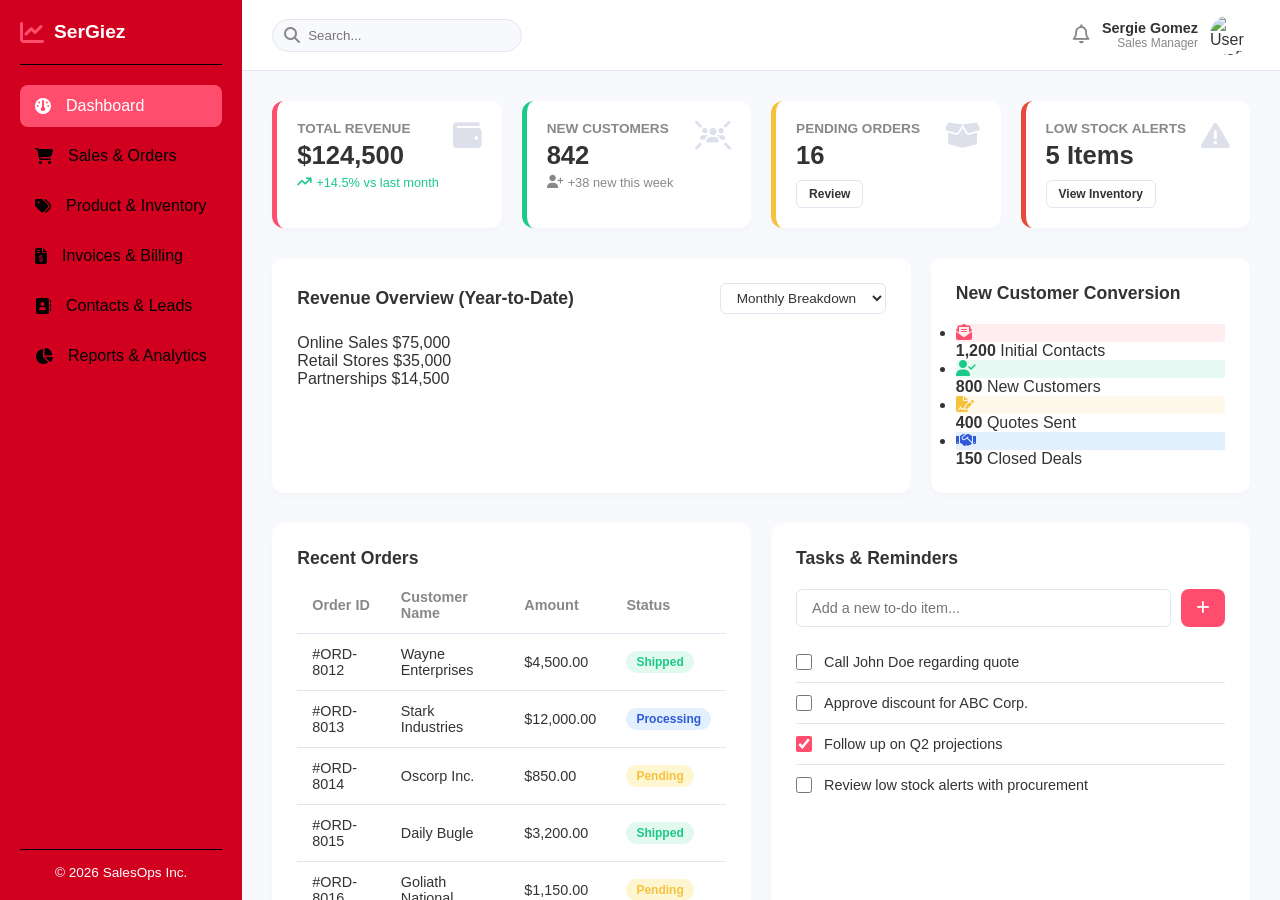
==== index/index.html @ ac34f9d6 "Initial commit" ====
<!DOCTYPE html>
<html lang="en">
<head>
    <meta charset="UTF-8">
    <meta name="viewport" content="width=device-width, initial-scale=1.0">
    <title>Dashboard</title>
    <link rel="stylesheet" href="https://cdnjs.cloudflare.com/ajax/libs/font-awesome/6.4.0/css/all.min.css">
    <link rel="stylesheet" href="style.css">
</head>
<body>
    <!-- Sidebar -->
    <div class="sidebar">
        <div>
            <div class="sidebar-brand">
             <i class="fa-solid fa-chart-line" style="color: var(--accent-color); font-size: 1.5rem;"></i>
                 <span>SerGiez</span>
            </div>
            <ul class="sidebar-menu">
                <li><a href="/End Project/index/index.html" class="active"><i class="fa-solid fa-gauge"></i> Dashboard</a></li>
                <li><a href="/End Project/sales/sales.html" ><i class="fa-solid fa-cart-shopping"></i> Sales & Orders</a></li>
                <li><a href="/End Project/product/inventory.html" ><i class="fa-solid fa-tags"></i> Product & Inventory</a></li>
                <li><a href="/End Project/invoice/invoice.html"><i class="fa-solid fa-file-invoice-dollar"></i> Invoices & Billing</a></li>
                <li><a href="/End Project/contacts/contacts.html"><i class="fa-solid fa-address-book"></i> Contacts & Leads</a></li>
                <li><a href="/End Project/reports/reports.html"><i class="fa-solid fa-chart-pie"></i> Reports & Analytics</a></li>
            </ul>
            </ul>
        </div>
        <div class="sidebar-footer">
            <p>&copy; 2026 SalesOps Inc.</p>
        </div>
    </div>

    <!-- Main Content -->
    <div class="main-content">
        <!-- Header -->
        <div class="header">
            <div class="search-bar">
                <i class="fa-solid fa-magnifying-glass"></i>
                <input type="text" placeholder="Search...">
            </div>
            <div class="user-profile">
                <i class="fa-regular fa-bell" style="font-size: 1.2rem; cursor: pointer; color: var(--text-muted);"></i>
                <div style="text-align: right;">
                    <h5 style="font-size: 0.9rem; font-weight: 600;">Sergie Gomez</h5>
                    <p style="font-size: 0.75rem; color: var(--text-muted);">Sales Manager</p>
                </div>
                <img src="/End Project/c92a8a61-e14b-4b45-af34-51f5da07412b.jpg" alt="User Profile Picture">
            </div>
        </div>

        <div class="dashboard-container">
            <!-- Row 1: KPI Cards -->
            <div class="kpi-grid">
                <!-- Card 1 -->
                <div class="kpi-card">
                    <div class="kpi-details">
                        <p>Total Revenue</p>
                        <h3>$124,500</h3>
                        <div class="kpi-subtext" style="color: var(--success);">
                            <i class="fa-solid fa-arrow-trend-up"></i> +14.5% vs last month
                        </div>
                    </div>
                    <i class="fa-solid fa-wallet kpi-icon"></i>
                </div>
                <!-- Card 2 -->
                <div class="kpi-card success">
                    <div class="kpi-details">
                        <p>New Customers</p>
                        <h3>842</h3>
                        <div class="kpi-subtext" style="color: var(--text-muted);">
                            <i class="fa-solid fa-user-plus"></i> +38 new this week
                        </div>
                    </div>
                    <i class="fa-solid fa-users-rays kpi-icon"></i>
                </div>
                <!-- Card 3 -->
                <div class="kpi-card warning">
                    <div class="kpi-details">
                        <p>Pending Orders</p>
                        <h3>16</h3>
                        <div style="margin-top: 10px;">
                            <button class="btn-action">Review</button>
                        </div>
                    </div>
                    <i class="fa-solid fa-box-open kpi-icon"></i>
                </div>
                <!-- Card 4 -->
                <div class="kpi-card danger">
                    <div class="kpi-details">
                        <p>Low Stock Alerts</p>
                        <h3>5 Items</h3>
                        <div style="margin-top: 10px;">
                            <button class="btn-action">View Inventory</button>
                        </div>
                    </div>
                    <i class="fa-solid fa-triangle-exclamation kpi-icon"></i>
                </div>
            </div>

            <!-- Row 2: Visual Data -->
            <div class="charts-grid">
                <!-- Left Panel -->
                <div class="panel">
                    <div class="panel-header">
                        <h4 class="panel-title">Revenue Overview (Year-to-Date)</h4>
                        <select class="filter-select">
                            <option value="monthly" selected>Monthly Breakdown</option>
                        </select>
                    </div>
                    <div class="simple-stats-container">
                        <div class="stat-row">
                            <div class="stat-info">
                                <span class="stat-label">Online Sales</span>
                                <span class="stat-value">$75,000</span>
                            </div>
                            <div class="progress-bar-bg"><div class="progress-bar-fill" style="width: 60%; background-color: var(--accent-color);"></div></div>
                        </div>
                        <div class="stat-row">
                            <div class="stat-info">
                                <span class="stat-label">Retail Stores</span>
                                <span class="stat-value">$35,000</span>
                            </div>
                            <div class="progress-bar-bg"><div class="progress-bar-fill" style="width: 28%; background-color: #2e59d9;"></div></div>
                        </div>
                        <div class="stat-row">
                            <div class="stat-info">
                                <span class="stat-label">Partnerships</span>
                                <span class="stat-value">$14,500</span>
                            </div>
                            <div class="progress-bar-bg"><div class="progress-bar-fill" style="width: 12%; background-color: var(--success);"></div></div>
                        </div>
                    </div>
                </div>

                <!-- Right Panel -->
                <div class="panel">
                    <div class="panel-header">
                        <h4 class="panel-title">New Customer Conversion</h4>
                    </div>
                    <ul class="metric-list">
                        <li>
                            <div class="metric-icon" style="background-color: rgba(255, 77, 109, 0.1); color: var(--accent-color);">
                                <i class="fa-solid fa-envelope-open-text"></i>
                            </div>
                            <div class="metric-text">
                                <strong>1,200</strong>
                                <span>Initial Contacts</span>
                            </div>
                        </li>
                        <li>
                            <div class="metric-icon" style="background-color: rgba(28, 200, 138, 0.1); color: var(--success);">
                                <i class="fa-solid fa-user-check"></i>
                            </div>
                            <div class="metric-text">
                                <strong>800</strong>
                                <span>New Customers</span>
                            </div>
                        </li>
                        <li>
                            <div class="metric-icon" style="background-color: rgba(246, 194, 62, 0.1); color: var(--warning);">
                                <i class="fa-solid fa-file-signature"></i>
                            </div>
                            <div class="metric-text">
                                <strong>400</strong>
                                <span>Quotes Sent</span>
                            </div>
                        </li>
                        <li>
                            <div class="metric-icon" style="background-color: #e2f0fd; color: #2e59d9;">
                                <i class="fa-solid fa-handshake"></i>
                            </div>
                            <div class="metric-text">
                                <strong>150</strong>
                                <span>Closed Deals</span>
                            </div>
                        </li>
                    </ul>
                </div>
            </div>

            <!-- Row 3: Actionable Lists -->
            <div class="lists-grid">
                <!-- Left Panel -->
                <div class="panel">
                    <div class="panel-header">
                        <h4 class="panel-title">Recent Orders</h4>
                    </div>
                    <div class="data-table-container">
                        <table class="data-table">
                            <thead>
                                <tr>
                                    <th>Order ID</th>
                                    <th>Customer Name</th>
                                    <th>Amount</th>
                                    <th>Status</th>
                                </tr>
                            </thead>
                            <tbody>
                                <tr>
                                    <td>#ORD-8012</td>
                                    <td>Wayne Enterprises</td>
                                    <td>$4,500.00</td>
                                    <td><span class="status-badge shipped">Shipped</span></td>
                                </tr>
                                <tr>
                                    <td>#ORD-8013</td>
                                    <td>Stark Industries</td>
                                    <td>$12,000.00</td>
                                    <td><span class="status-badge processing">Processing</span></td>
                                </tr>
                                <tr>
                                    <td>#ORD-8014</td>
                                    <td>Oscorp Inc.</td>
                                    <td>$850.00</td>
                                    <td><span class="status-badge pending">Pending</span></td>
                                </tr>
                                <tr>
                                    <td>#ORD-8015</td>
                                    <td>Daily Bugle</td>
                                    <td>$3,200.00</td>
                                    <td><span class="status-badge shipped">Shipped</span></td>
                                </tr>
                                <tr>
                                    <td>#ORD-8016</td>
                                    <td>Goliath National</td>
                                    <td>$1,150.00</td>
                                    <td><span class="status-badge pending">Pending</span></td>
                                </tr>
                            </tbody>
                        </table>
                    </div>
                    <a href="#" class="view-all-link">View All Orders <i class="fa-solid fa-arrow-right" style="margin-left: 5px; font-size: 0.8rem;"></i></a>
                </div>

                <!-- Right Panel -->
                <div class="panel">
                    <div class="panel-header">
                        <h4 class="panel-title">Tasks & Reminders</h4>
                    </div>
                    
                    <div class="task-input-group">
                        <input type="text" placeholder="Add a new to-do item...">
                        <button class="btn-primary" style="padding: 10px 15px;"><i class="fa-solid fa-plus"></i></button>
                    </div>

                    <div class="task-list">
                        <label class="task-item">
                            <input type="checkbox"> Call John Doe regarding quote
                        </label>
                        <label class="task-item">
                            <input type="checkbox"> Approve discount for ABC Corp.
                        </label>
                        <label class="task-item">
                            <input type="checkbox" checked> Follow up on Q2 projections
                        </label>
                        <label class="task-item">
                            <input type="checkbox"> Review low stock alerts with procurement
                        </label>
                    </div>
                </div>
            </div>

        </div>
    </div>
</body>
</html>
---- index/style.css ----
/* --- BASE STYLES FROM SOURCE --- */
:root {
    --bg-primary: white;
    --bg-sidebar: #d1001f;
    --text-main: #333333;
    --text-muted: #888888;
    --card-bg: #ffffff;
    --accent-color: #ff4d6d;
    --success: #1cc88a;
    --warning: #f6c23e;
    --danger: #e74a3b;
    --border-color: #e3e6f0;
}

* {
    margin: 0;
    padding: 0;
    box-sizing: border-box;
    font-family: 'Inter', sans-serif;
}

body {
    display: flex;
    background-color: var(--bg-primary);
    color: var(--text-main);
    height: 100vh;
    overflow: hidden;
}

/* --- SIDEBAR --- */
.sidebar {
    width: 260px;
    background-color: var(--bg-sidebar);
    color: white;
    display: flex;
    flex-direction: column;
    justify-content: space-between;
    padding: 20px;
}

.sidebar-brand {
    display: flex;
    align-items: center;
    gap: 10px;
    font-size: 1.2rem;
    font-weight: 700;
    padding-bottom: 20px;
    border-bottom: 1px solid black;
}

.sidebar-menu {
    list-style: none;
    margin-top: 20px;
    flex-grow: 1;
}

.sidebar-menu li {
    margin-bottom: 8px;
}

.sidebar-menu a {
    display: flex;
    align-items: center;
    gap: 15px;
    color: black;
    text-decoration: none;
    padding: 12px 15px;
    border-radius: 8px;
    transition: all 0.3s;
    font-weight: 500;
}

.sidebar-menu a:hover, .sidebar-menu a.active {
    background-color: var(--accent-color);
    color: #fff;
}

.sidebar-footer {
    font-size: 0.85rem;
    color: white;
    text-align: center;
    border-top: 1px solid black;
    padding-top: 15px;
}

/* --- MAIN CONTENT --- */
.main-content {
    flex-grow: 1;
    display: flex;
    flex-direction: column;
    overflow-y: auto;
    background-color: #f8f9fc; /* Slight off-white background for contrast against cards */
}

/* Header */
.header {
    background-color: var(--card-bg);
    padding: 15px 30px;
    display: flex;
    justify-content: space-between;
    align-items: center;
    border-bottom: 1px solid var(--border-color);
}

.search-bar {
    position: relative;
}

.search-bar input {
    padding: 8px 15px 8px 35px;
    border: 1px solid var(--border-color);
    border-radius: 20px;
    outline: none;
    background-color: #f8f9fc;
    width: 250px;
}

.search-bar i {
    position: absolute;
    left: 12px;
    top: 50%;
    transform: translateY(-50%);
    color: var(--text-muted);
}

.user-profile {
    display: flex;
    align-items: center;
    gap: 12px;
}

.user-profile img {
    width: 40px;
    height: 40px;
    border-radius: 50%;
    object-fit: cover;
}

/* Dashboard Body */
.dashboard-container {
    padding: 30px;
}

.dashboard-title-row {
    display: flex;
    justify-content: space-between;
    align-items: center;
    margin-bottom: 25px;
}

.btn-primary {
    background-color: var(--accent-color);
    color: white;
    border: none;
    padding: 10px 20px;
    border-radius: 8px;
    font-weight: 500;
    cursor: pointer;
    display: flex;
    align-items: center;
    gap: 8px;
    font-size: 0.9rem;
    transition: background 0.2s;
}

.btn-primary:hover {
    background-color: #e03e5c;
}

.btn-action {
    background-color: transparent;
    border: 1px solid var(--border-color);
    color: var(--text-main);
    padding: 6px 12px;
    border-radius: 6px;
    font-size: 0.75rem;
    font-weight: 600;
    cursor: pointer;
    transition: all 0.2s;
}

.btn-action:hover {
    background-color: #f8f9fc;
    border-color: var(--text-muted);
}

/* KPI Cards Grid */
.kpi-grid {
    display: grid;
    grid-template-columns: repeat(4, 1fr);
    gap: 20px;
    margin-bottom: 30px;
}

.kpi-card {
    background-color: var(--card-bg);
    padding: 20px;
    border-radius: 12px;
    display: flex;
    justify-content: space-between;
    align-items: flex-start;
    box-shadow: 0 4px 6px rgba(0,0,0,0.02);
    border-left: 5px solid var(--accent-color);
    min-height: 110px;
}

.kpi-card.success { border-left-color: var(--success); }
.kpi-card.warning { border-left-color: var(--warning); }
.kpi-card.danger { border-left-color: var(--danger); }

.kpi-details p {
    font-size: 0.85rem;
    color: var(--text-muted);
    text-transform: uppercase;
    font-weight: 600;
    margin-bottom: 5px;
}

.kpi-details h3 {
    font-size: 1.6rem;
    font-weight: 700;
    margin-bottom: 5px;
}

.kpi-subtext {
    font-size: 0.8rem;
    display: flex;
    align-items: center;
    gap: 5px;
}

.kpi-icon {
    font-size: 1.8rem;
    color: #dddfeb;
}

/* Grid Layouts for Rows 2 & 3 */
.charts-grid {
    display: grid;
    grid-template-columns: 2fr 1fr;
    gap: 20px;
    margin-bottom: 30px;
}

.lists-grid {
    display: grid;
    grid-template-columns: 1fr 1fr;
    gap: 20px;
    margin-bottom: 30px;
}

/* Management Panel */
.panel {
    background-color: var(--card-bg);
    padding: 25px;
    border-radius: 12px;
    box-shadow: 0 4px 6px rgba(0,0,0,0.02);
    display: flex;
    flex-direction: column;
}

.panel-header {
    display: flex;
    justify-content: space-between;
    align-items: center;
    margin-bottom: 20px;
}

.panel-title {
    font-size: 1.1rem;
    font-weight: 600;
}

.filter-select {
    padding: 6px 12px;
    border: 1px solid var(--border-color);
    border-radius: 6px;
    background-color: #fff;
    color: var(--text-main);
    font-size: 0.85rem;
    outline: none;
}

/* Mock Chart */
.chart-placeholder {
    flex-grow: 1;
    background: linear-gradient(180deg, rgba(255, 77, 109, 0.1) 0%, rgba(255, 255, 255, 0) 100%);
    border: 1px dashed var(--border-color);
    border-radius: 8px;
    display: flex;
    align-items: center;
    justify-content: center;
    color: var(--text-muted);
    min-height: 250px;
    position: relative;
}

.chart-placeholder::after {
    content: '';
    position: absolute;
    bottom: 20%;
    left: 0;
    width: 100%;
    height: 2px;
    background: var(--accent-color);
    clip-path: polygon(0 80%, 20% 60%, 40% 75%, 60% 30%, 80% 50%, 100% 10%);
}

/* Sales Funnel */
.funnel-container {
    display: flex;
    flex-direction: column;
    gap: 10px;
    justify-content: center;
    flex-grow: 1;
}

.funnel-stage {
    background-color: var(--accent-color);
    color: white;
    text-align: center;
    padding: 12px;
    border-radius: 6px;
    font-size: 0.9rem;
    font-weight: 500;
    margin: 0 auto;
    position: relative;
}

.funnel-stage span {
    font-weight: 700;
    float: right;
    background: rgba(255,255,255,0.2);
    padding: 2px 8px;
    border-radius: 12px;
    font-size: 0.8rem;
}

/* Data Table styling */
.data-table-container {
    width: 100%;
    overflow-x: auto;
}

.data-table {
    width: 100%;
    border-collapse: collapse;
    text-align: left;
}

.data-table th, .data-table td {
    padding: 12px 15px;
    border-bottom: 1px solid var(--border-color);
    font-size: 0.9rem;
    vertical-align: middle;
}

.data-table th {
    color: var(--text-muted);
    font-weight: 600;
    padding-top: 0;
}

/* Status & Life Cycle Badges */
.status-badge {
    padding: 4px 10px;
    border-radius: 20px;
    font-size: 0.75rem;
    font-weight: 600;
    display: inline-block;
}

.status-badge.shipped { background-color: #e2f9f0; color: var(--success); }
.status-badge.pending { background-color: #fef5d1; color: var(--warning); }
.status-badge.processing { background-color: #e2f0fd; color: #2e59d9; }

/* Tasks & Reminders */
.task-input-group {
    display: flex;
    gap: 10px;
    margin-bottom: 15px;
}

.task-input-group input {
    flex-grow: 1;
    padding: 10px 15px;
    border: 1px solid var(--border-color);
    border-radius: 6px;
    font-size: 0.9rem;
    outline: none;
}

.task-list {
    display: flex;
    flex-direction: column;
}

.task-item {
    display: flex;
    align-items: center;
    gap: 12px;
    padding: 12px 0;
    border-bottom: 1px solid var(--border-color);
    font-size: 0.9rem;
    color: var(--text-main);
    cursor: pointer;
}

.task-item:last-child {
    border-bottom: none;
}

.task-item input[type="checkbox"] {
    width: 16px;
    height: 16px;
    accent-color: var(--accent-color);
    cursor: pointer;
}

.view-all-link {
    text-align: center;
    display: block;
    margin-top: 15px;
    color: var(--accent-color);
    text-decoration: none;
    font-size: 0.85rem;
    font-weight: 600;
}

.view-all-link:hover {
    text-decoration: underline;
}
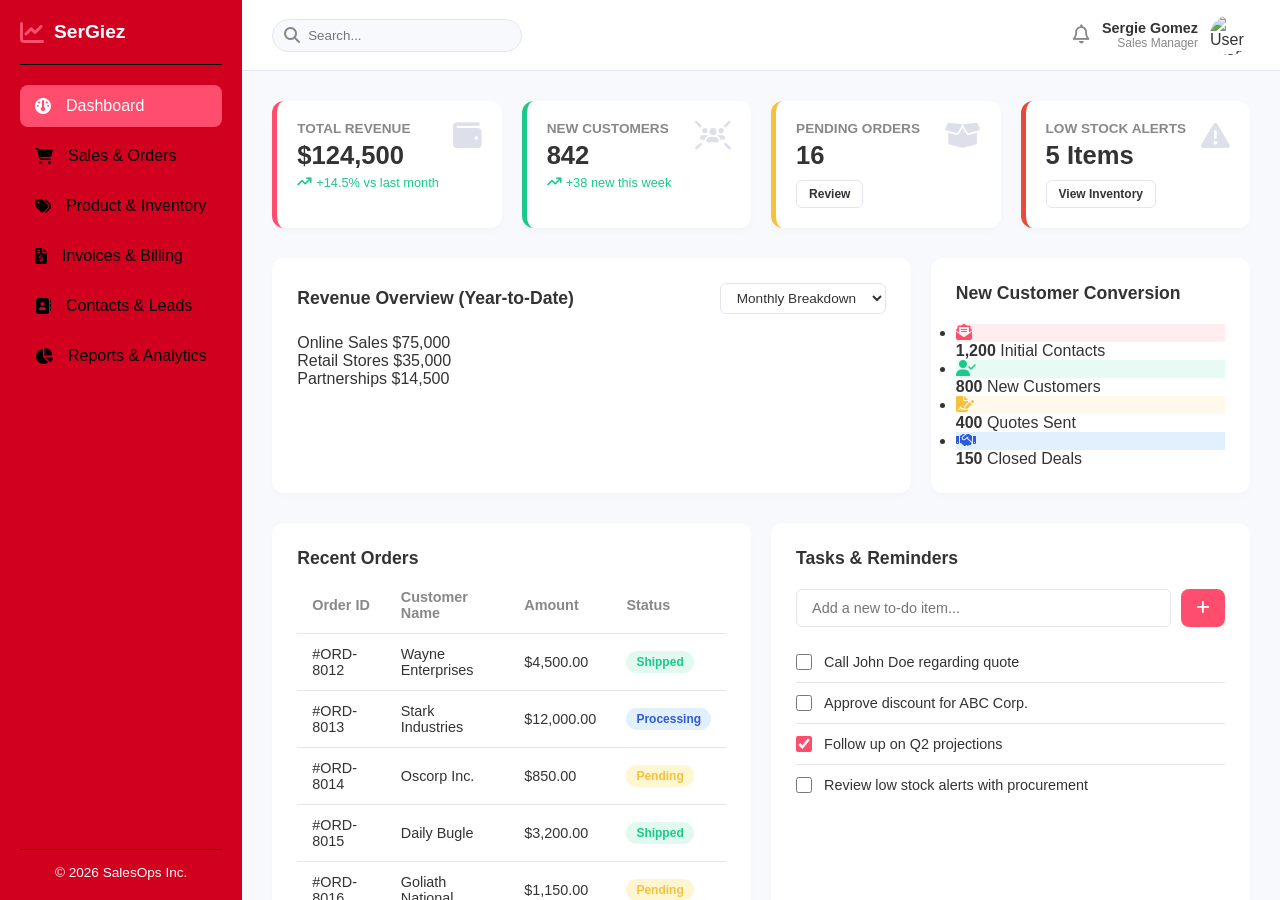
==== commit efbd9519: "added the js and transfered all the dummy to js" ====
--- a/index/index.html
+++ b/index/index.html
@@ -50,51 +50,8 @@
 
         <div class="dashboard-container">
             <!-- Row 1: KPI Cards -->
-            <div class="kpi-grid">
-                <!-- Card 1 -->
-                <div class="kpi-card">
-                    <div class="kpi-details">
-                        <p>Total Revenue</p>
-                        <h3>$124,500</h3>
-                        <div class="kpi-subtext" style="color: var(--success);">
-                            <i class="fa-solid fa-arrow-trend-up"></i> +14.5% vs last month
-                        </div>
-                    </div>
-                    <i class="fa-solid fa-wallet kpi-icon"></i>
-                </div>
-                <!-- Card 2 -->
-                <div class="kpi-card success">
-                    <div class="kpi-details">
-                        <p>New Customers</p>
-                        <h3>842</h3>
-                        <div class="kpi-subtext" style="color: var(--text-muted);">
-                            <i class="fa-solid fa-user-plus"></i> +38 new this week
-                        </div>
-                    </div>
-                    <i class="fa-solid fa-users-rays kpi-icon"></i>
-                </div>
-                <!-- Card 3 -->
-                <div class="kpi-card warning">
-                    <div class="kpi-details">
-                        <p>Pending Orders</p>
-                        <h3>16</h3>
-                        <div style="margin-top: 10px;">
-                            <button class="btn-action">Review</button>
-                        </div>
-                    </div>
-                    <i class="fa-solid fa-box-open kpi-icon"></i>
-                </div>
-                <!-- Card 4 -->
-                <div class="kpi-card danger">
-                    <div class="kpi-details">
-                        <p>Low Stock Alerts</p>
-                        <h3>5 Items</h3>
-                        <div style="margin-top: 10px;">
-                            <button class="btn-action">View Inventory</button>
-                        </div>
-                    </div>
-                    <i class="fa-solid fa-triangle-exclamation kpi-icon"></i>
-                </div>
+            <div class="kpi-grid" id="dashboardKPIContainer">
+                <!-- KPI cards will be populated by JavaScript -->
             </div>
 
             <!-- Row 2: Visual Data -->
@@ -107,28 +64,8 @@
                             <option value="monthly" selected>Monthly Breakdown</option>
                         </select>
                     </div>
-                    <div class="simple-stats-container">
-                        <div class="stat-row">
-                            <div class="stat-info">
-                                <span class="stat-label">Online Sales</span>
-                                <span class="stat-value">$75,000</span>
-                            </div>
-                            <div class="progress-bar-bg"><div class="progress-bar-fill" style="width: 60%; background-color: var(--accent-color);"></div></div>
-                        </div>
-                        <div class="stat-row">
-                            <div class="stat-info">
-                                <span class="stat-label">Retail Stores</span>
-                                <span class="stat-value">$35,000</span>
-                            </div>
-                            <div class="progress-bar-bg"><div class="progress-bar-fill" style="width: 28%; background-color: #2e59d9;"></div></div>
-                        </div>
-                        <div class="stat-row">
-                            <div class="stat-info">
-                                <span class="stat-label">Partnerships</span>
-                                <span class="stat-value">$14,500</span>
-                            </div>
-                            <div class="progress-bar-bg"><div class="progress-bar-fill" style="width: 12%; background-color: var(--success);"></div></div>
-                        </div>
+                    <div class="simple-stats-container" id="revenueOverviewContainer">
+                        <!-- Revenue stats will be populated by JavaScript -->
                     </div>
                 </div>
 
@@ -137,43 +74,8 @@
                     <div class="panel-header">
                         <h4 class="panel-title">New Customer Conversion</h4>
                     </div>
-                    <ul class="metric-list">
-                        <li>
-                            <div class="metric-icon" style="background-color: rgba(255, 77, 109, 0.1); color: var(--accent-color);">
-                                <i class="fa-solid fa-envelope-open-text"></i>
-                            </div>
-                            <div class="metric-text">
-                                <strong>1,200</strong>
-                                <span>Initial Contacts</span>
-                            </div>
-                        </li>
-                        <li>
-                            <div class="metric-icon" style="background-color: rgba(28, 200, 138, 0.1); color: var(--success);">
-                                <i class="fa-solid fa-user-check"></i>
-                            </div>
-                            <div class="metric-text">
-                                <strong>800</strong>
-                                <span>New Customers</span>
-                            </div>
-                        </li>
-                        <li>
-                            <div class="metric-icon" style="background-color: rgba(246, 194, 62, 0.1); color: var(--warning);">
-                                <i class="fa-solid fa-file-signature"></i>
-                            </div>
-                            <div class="metric-text">
-                                <strong>400</strong>
-                                <span>Quotes Sent</span>
-                            </div>
-                        </li>
-                        <li>
-                            <div class="metric-icon" style="background-color: #e2f0fd; color: #2e59d9;">
-                                <i class="fa-solid fa-handshake"></i>
-                            </div>
-                            <div class="metric-text">
-                                <strong>150</strong>
-                                <span>Closed Deals</span>
-                            </div>
-                        </li>
+                    <ul class="metric-list" id="conversionMetricsContainer">
+                        <!-- Conversion metrics will be populated by JavaScript -->
                     </ul>
                 </div>
             </div>
@@ -195,37 +97,8 @@
                                     <th>Status</th>
                                 </tr>
                             </thead>
-                            <tbody>
-                                <tr>
-                                    <td>#ORD-8012</td>
-                                    <td>Wayne Enterprises</td>
-                                    <td>$4,500.00</td>
-                                    <td><span class="status-badge shipped">Shipped</span></td>
-                                </tr>
-                                <tr>
-                                    <td>#ORD-8013</td>
-                                    <td>Stark Industries</td>
-                                    <td>$12,000.00</td>
-                                    <td><span class="status-badge processing">Processing</span></td>
-                                </tr>
-                                <tr>
-                                    <td>#ORD-8014</td>
-                                    <td>Oscorp Inc.</td>
-                                    <td>$850.00</td>
-                                    <td><span class="status-badge pending">Pending</span></td>
-                                </tr>
-                                <tr>
-                                    <td>#ORD-8015</td>
-                                    <td>Daily Bugle</td>
-                                    <td>$3,200.00</td>
-                                    <td><span class="status-badge shipped">Shipped</span></td>
-                                </tr>
-                                <tr>
-                                    <td>#ORD-8016</td>
-                                    <td>Goliath National</td>
-                                    <td>$1,150.00</td>
-                                    <td><span class="status-badge pending">Pending</span></td>
-                                </tr>
+                            <tbody id="recentOrdersTableBody">
+                                <!-- Recent orders will be populated by JavaScript -->
                             </tbody>
                         </table>
                     </div>
@@ -243,24 +116,98 @@
                         <button class="btn-primary" style="padding: 10px 15px;"><i class="fa-solid fa-plus"></i></button>
                     </div>
 
-                    <div class="task-list">
-                        <label class="task-item">
-                            <input type="checkbox"> Call John Doe regarding quote
-                        </label>
-                        <label class="task-item">
-                            <input type="checkbox"> Approve discount for ABC Corp.
-                        </label>
-                        <label class="task-item">
-                            <input type="checkbox" checked> Follow up on Q2 projections
-                        </label>
-                        <label class="task-item">
-                            <input type="checkbox"> Review low stock alerts with procurement
-                        </label>
+                    <div class="task-list" id="tasksContainer">
+                        <!-- Tasks will be populated by JavaScript -->
                     </div>
                 </div>
             </div>
 
         </div>
     </div>
+
+    <!-- Data and rendering scripts -->
+    <script src="dashboard-data.js"></script>
+    <script>
+        // Populate KPI Cards
+        function populateDashboardKPIs() {
+            const container = document.getElementById('dashboardKPIContainer');
+            container.innerHTML = dashboardKPIData.map(kpi => {
+                const trendHtml = kpi.trend ? `<div class="kpi-subtext" style="color: var(--success);"><i class="fa-solid fa-arrow-trend-up"></i> ${kpi.trend}</div>` : '';
+                const buttonHtml = kpi.button ? `<div style="margin-top: 10px;"><button class="btn-action">${kpi.button}</button></div>` : '';
+                return `
+                    <div class="kpi-card ${kpi.type === 'default' ? '' : kpi.type}">
+                        <div class="kpi-details">
+                            <p>${kpi.label}</p>
+                            <h3>${kpi.value}</h3>
+                            ${trendHtml}${buttonHtml}
+                        </div>
+                        <i class="fa-solid ${kpi.icon} kpi-icon"></i>
+                    </div>
+                `;
+            }).join('');
+        }
+
+        // Populate Revenue Overview
+        function populateRevenueOverview() {
+            const container = document.getElementById('revenueOverviewContainer');
+            container.innerHTML = revenueOverviewData.map(stat => `
+                <div class="stat-row">
+                    <div class="stat-info">
+                        <span class="stat-label">${stat.label}</span>
+                        <span class="stat-value">${stat.value}</span>
+                    </div>
+                    <div class="progress-bar-bg"><div class="progress-bar-fill" style="width: ${stat.percentage}%; background-color: ${stat.color};"></div></div>
+                </div>
+            `).join('');
+        }
+
+        // Populate Conversion Metrics
+        function populateConversionMetrics() {
+            const container = document.getElementById('conversionMetricsContainer');
+            container.innerHTML = conversionMetricsData.map(metric => `
+                <li>
+                    <div class="metric-icon" style="background-color: ${metric.bgColor}; color: ${metric.iconColor};">
+                        <i class="fa-solid ${metric.icon}"></i>
+                    </div>
+                    <div class="metric-text">
+                        <strong>${metric.value}</strong>
+                        <span>${metric.label}</span>
+                    </div>
+                </li>
+            `).join('');
+        }
+
+        // Populate Recent Orders
+        function populateRecentOrders() {
+            const tbody = document.getElementById('recentOrdersTableBody');
+            tbody.innerHTML = recentOrdersData.map(order => `
+                <tr>
+                    <td>${order.orderId}</td>
+                    <td>${order.customerName}</td>
+                    <td>${order.amount}</td>
+                    <td><span class="status-badge ${order.status.toLowerCase()}">${order.status}</span></td>
+                </tr>
+            `).join('');
+        }
+
+        // Populate Tasks
+        function populateTasks() {
+            const container = document.getElementById('tasksContainer');
+            container.innerHTML = tasksData.map(task => `
+                <label class="task-item">
+                    <input type="checkbox" ${task.completed ? 'checked' : ''}> ${task.text}
+                </label>
+            `).join('');
+        }
+
+        // Initialize all dashboard elements
+        document.addEventListener('DOMContentLoaded', () => {
+            populateDashboardKPIs();
+            populateRevenueOverview();
+            populateConversionMetrics();
+            populateRecentOrders();
+            populateTasks();
+        });
+    </script>
 </body>
 </html>
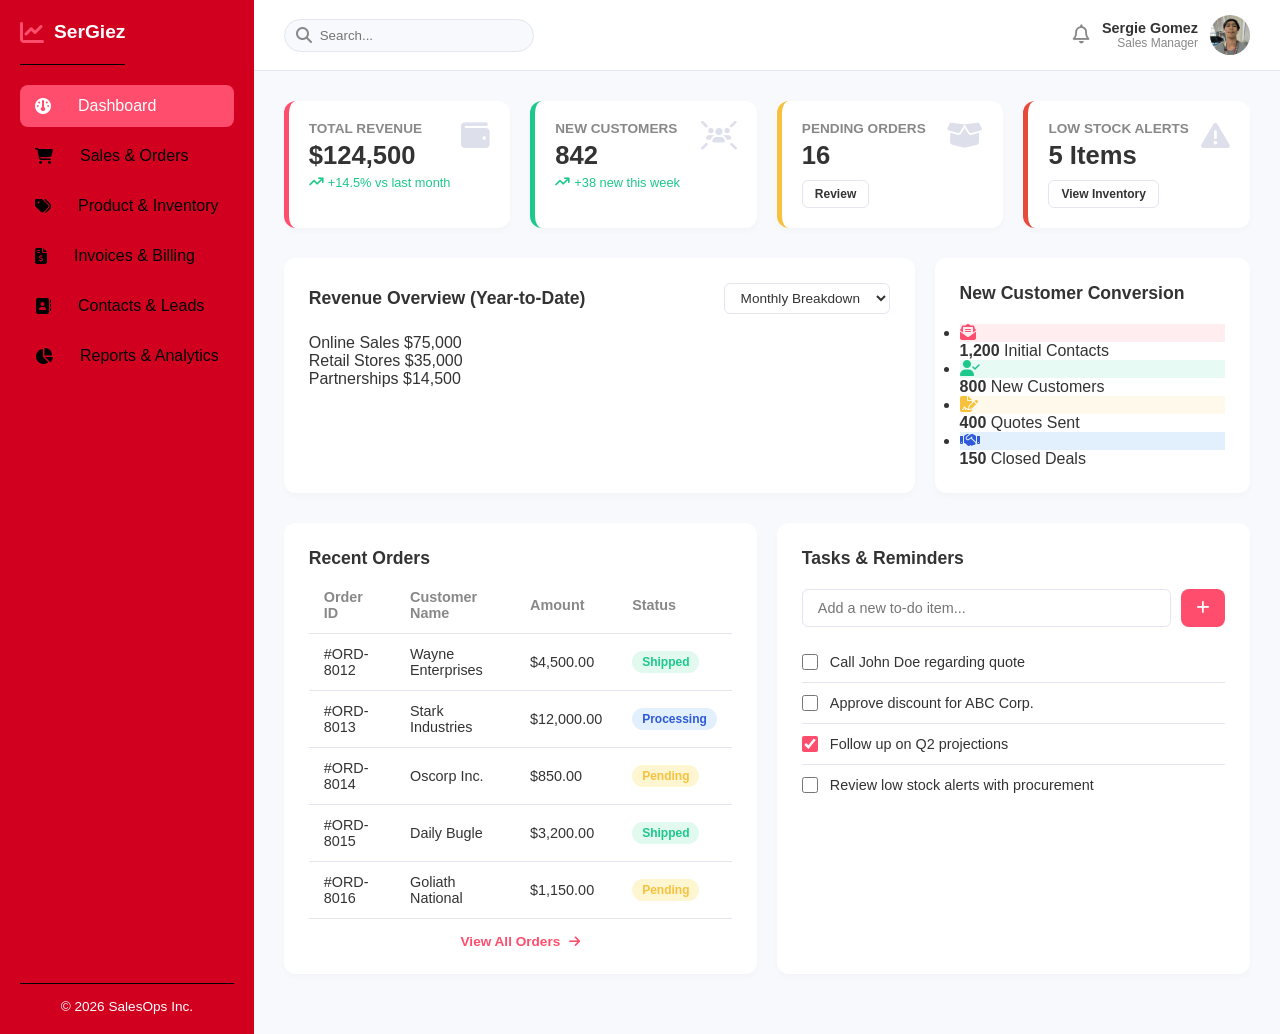
==== commit 1132d50b: "ensure for all resolution" ====
--- a/index/index.html
+++ b/index/index.html
@@ -11,18 +11,20 @@
     <!-- Sidebar -->
     <div class="sidebar">
         <div>
-            <div class="sidebar-brand">
-             <i class="fa-solid fa-chart-line" style="color: var(--accent-color); font-size: 1.5rem;"></i>
-                 <span>SerGiez</span>
+            <div class="sidebar-header">
+                <div class="sidebar-brand">
+                 <i class="fa-solid fa-chart-line" style="color: var(--accent-color); font-size: 1.5rem;"></i>
+                     <span>SerGiez</span>
+                </div>
+                <button type="button" class="sidebar-close" aria-label="Close menu"><i class="fa-solid fa-xmark"></i></button>
             </div>
             <ul class="sidebar-menu">
-                <li><a href="/End Project/index/index.html" class="active"><i class="fa-solid fa-gauge"></i> Dashboard</a></li>
-                <li><a href="/End Project/sales/sales.html" ><i class="fa-solid fa-cart-shopping"></i> Sales & Orders</a></li>
-                <li><a href="/End Project/product/inventory.html" ><i class="fa-solid fa-tags"></i> Product & Inventory</a></li>
-                <li><a href="/End Project/invoice/invoice.html"><i class="fa-solid fa-file-invoice-dollar"></i> Invoices & Billing</a></li>
-                <li><a href="/End Project/contacts/contacts.html"><i class="fa-solid fa-address-book"></i> Contacts & Leads</a></li>
-                <li><a href="/End Project/reports/reports.html"><i class="fa-solid fa-chart-pie"></i> Reports & Analytics</a></li>
-            </ul>
+                <li><a href="index.html" class="active"><i class="fa-solid fa-gauge"></i><span class="link-text"> Dashboard</span></a></li>
+                <li><a href="../sales/sales.html" ><i class="fa-solid fa-cart-shopping"></i><span class="link-text"> Sales & Orders</span></a></li>
+                <li><a href="../product/inventory.html" ><i class="fa-solid fa-tags"></i><span class="link-text"> Product & Inventory</span></a></li>
+                <li><a href="../invoice/invoice.html"><i class="fa-solid fa-file-invoice-dollar"></i><span class="link-text"> Invoices & Billing</span></a></li>
+                <li><a href="../contacts/contacts.html"><i class="fa-solid fa-address-book"></i><span class="link-text"> Contacts & Leads</span></a></li>
+                <li><a href="../reports/reports.html"><i class="fa-solid fa-chart-pie"></i><span class="link-text"> Reports & Analytics</span></a></li>
             </ul>
         </div>
         <div class="sidebar-footer">
@@ -34,6 +36,7 @@
     <div class="main-content">
         <!-- Header -->
         <div class="header">
+            <button type="button" class="sidebar-toggle" aria-label="Toggle menu"><i class="fa-solid fa-bars"></i></button>
             <div class="search-bar">
                 <i class="fa-solid fa-magnifying-glass"></i>
                 <input type="text" placeholder="Search...">
@@ -44,7 +47,7 @@
                     <h5 style="font-size: 0.9rem; font-weight: 600;">Sergie Gomez</h5>
                     <p style="font-size: 0.75rem; color: var(--text-muted);">Sales Manager</p>
                 </div>
-                <img src="/End Project/c92a8a61-e14b-4b45-af34-51f5da07412b.jpg" alt="User Profile Picture">
+                <img src="../c92a8a61-e14b-4b45-af34-51f5da07412b.jpg" alt="User Profile Picture">
             </div>
         </div>
 
@@ -127,87 +130,9 @@
 
     <!-- Data and rendering scripts -->
     <script src="dashboard-data.js"></script>
-    <script>
-        // Populate KPI Cards
-        function populateDashboardKPIs() {
-            const container = document.getElementById('dashboardKPIContainer');
-            container.innerHTML = dashboardKPIData.map(kpi => {
-                const trendHtml = kpi.trend ? `<div class="kpi-subtext" style="color: var(--success);"><i class="fa-solid fa-arrow-trend-up"></i> ${kpi.trend}</div>` : '';
-                const buttonHtml = kpi.button ? `<div style="margin-top: 10px;"><button class="btn-action">${kpi.button}</button></div>` : '';
-                return `
-                    <div class="kpi-card ${kpi.type === 'default' ? '' : kpi.type}">
-                        <div class="kpi-details">
-                            <p>${kpi.label}</p>
-                            <h3>${kpi.value}</h3>
-                            ${trendHtml}${buttonHtml}
-                        </div>
-                        <i class="fa-solid ${kpi.icon} kpi-icon"></i>
-                    </div>
-                `;
-            }).join('');
-        }
+    <script src="index.js"></script>
+    <script src="../js/sidebar-toggle.js"></script>
+</body>
+</html>
 
-        // Populate Revenue Overview
-        function populateRevenueOverview() {
-            const container = document.getElementById('revenueOverviewContainer');
-            container.innerHTML = revenueOverviewData.map(stat => `
-                <div class="stat-row">
-                    <div class="stat-info">
-                        <span class="stat-label">${stat.label}</span>
-                        <span class="stat-value">${stat.value}</span>
-                    </div>
-                    <div class="progress-bar-bg"><div class="progress-bar-fill" style="width: ${stat.percentage}%; background-color: ${stat.color};"></div></div>
-                </div>
-            `).join('');
-        }
 
-        // Populate Conversion Metrics
-        function populateConversionMetrics() {
-            const container = document.getElementById('conversionMetricsContainer');
-            container.innerHTML = conversionMetricsData.map(metric => `
-                <li>
-                    <div class="metric-icon" style="background-color: ${metric.bgColor}; color: ${metric.iconColor};">
-                        <i class="fa-solid ${metric.icon}"></i>
-                    </div>
-                    <div class="metric-text">
-                        <strong>${metric.value}</strong>
-                        <span>${metric.label}</span>
-                    </div>
-                </li>
-            `).join('');
-        }
-
-        // Populate Recent Orders
-        function populateRecentOrders() {
-            const tbody = document.getElementById('recentOrdersTableBody');
-            tbody.innerHTML = recentOrdersData.map(order => `
-                <tr>
-                    <td>${order.orderId}</td>
-                    <td>${order.customerName}</td>
-                    <td>${order.amount}</td>
-                    <td><span class="status-badge ${order.status.toLowerCase()}">${order.status}</span></td>
-                </tr>
-            `).join('');
-        }
-
-        // Populate Tasks
-        function populateTasks() {
-            const container = document.getElementById('tasksContainer');
-            container.innerHTML = tasksData.map(task => `
-                <label class="task-item">
-                    <input type="checkbox" ${task.completed ? 'checked' : ''}> ${task.text}
-                </label>
-            `).join('');
-        }
-
-        // Initialize all dashboard elements
-        document.addEventListener('DOMContentLoaded', () => {
-            populateDashboardKPIs();
-            populateRevenueOverview();
-            populateConversionMetrics();
-            populateRecentOrders();
-            populateTasks();
-        });
-    </script>
-</body>
-</html>
--- a/index/style.css
+++ b/index/style.css
@@ -23,8 +23,9 @@
     display: flex;
     background-color: var(--bg-primary);
     color: var(--text-main);
-    height: 100vh;
-    overflow: hidden;
+    min-height: 100vh;
+    height: auto;
+    overflow-x: hidden;
 }
 
 /* --- SIDEBAR --- */
@@ -429,4 +430,203 @@
 
 .view-all-link:hover {
     text-decoration: underline;
-}+}
+
+/* --- RESPONSIVE MOBILE ADJUSTMENTS --- */
+@media (max-width: 992px) {
+    body {
+        overflow-y: auto;
+    }
+    .header {
+        flex-direction: column;
+        align-items: stretch;
+        gap: 12px;
+        padding: 20px;
+    }
+    .search-bar input,
+    .filter-select,
+    .form-control,
+    .toolbar input,
+    .toolbar select {
+        width: 100%;
+    }
+    .user-profile {
+        margin-left: 0;
+        justify-content: space-between;
+        width: 100%;
+    }
+    .kpi-grid,
+    .charts-grid,
+    .lists-grid,
+    .split-grid,
+    .charts-row-grid,
+    .analytics-summary-grid {
+        grid-template-columns: 1fr;
+    }
+    .task-input-group,
+    .btn-group,
+    .toolbar {
+        flex-direction: column;
+        align-items: stretch;
+    }
+    .panel,
+    .dashboard-container {
+        padding: 20px;
+    }
+    .data-table th,
+    .data-table td {
+        padding: 10px 12px;
+    }
+    .sticky-action-bar,
+    .sidebar-footer {
+        width: 100%;
+        position: static;
+        box-shadow: none;
+        border-top: none;
+        padding: 15px 0 0;
+    }
+}
+
+@media (max-width: 640px) {
+    .sidebar {
+        padding: 12px;
+    }
+    .sidebar-menu a {
+        width: 100%;
+        justify-content: flex-start;
+    }
+    .header {
+        padding: 16px;
+    }
+    .dashboard-container,
+    .panel {
+        padding: 16px;
+    }
+    .search-bar input {
+        padding: 10px 14px 10px 35px;
+    }
+    .user-profile {
+        gap: 10px;
+    }
+    .user-profile img {
+        width: 36px;
+        height: 36px;
+    }
+    .task-input-group {
+        gap: 10px;
+    }
+    .task-input-group button {
+        width: 100%;
+    }
+}
+/* --- SIDEBAR COLLAPSE + RESPONSIVE NAV --- */
+.sidebar {
+    width: 260px;
+    transition: width 0.25s ease, transform 0.25s ease;
+}
+.sidebar-toggle {
+    display: none;
+    border: none;
+    background: var(--card-bg);
+    color: var(--text-main);
+    border-radius: 10px;
+    width: 42px;
+    height: 42px;
+    align-items: center;
+    justify-content: center;
+    cursor: pointer;
+    transition: background 0.2s;
+}
+.sidebar-toggle:hover {
+    background: rgba(0,0,0,0.04);
+}
+.sidebar-header {
+    display: flex;
+    align-items: center;
+    justify-content: space-between;
+    gap: 12px;
+    margin-bottom: 18px;
+}
+.sidebar-brand,
+.sidebar-menu a {
+    display: flex;
+    align-items: center;
+}
+.sidebar-close {
+    display: none;
+    border: none;
+    background: transparent;
+    color: white;
+    width: 36px;
+    height: 36px;
+    border-radius: 8px;
+    align-items: center;
+    justify-content: center;
+    cursor: pointer;
+}
+.sidebar-close:hover {
+    background: rgba(255,255,255,0.15);
+}
+.sidebar-menu a {
+    white-space: nowrap;
+}
+.sidebar-menu .link-text {
+    margin-left: 12px;
+}
+body.sidebar-collapsed .sidebar {
+    width: 72px;
+}
+body.sidebar-collapsed .sidebar .sidebar-footer,
+body.sidebar-collapsed .sidebar .sidebar-brand span,
+body.sidebar-collapsed .sidebar-menu .link-text {
+    display: none;
+}
+body.sidebar-collapsed .sidebar-menu a {
+    justify-content: center;
+    padding: 12px 0;
+}
+body.sidebar-open .sidebar {
+    transform: translateX(0);
+}
+@media (max-width: 992px) {
+    .sidebar {
+        position: fixed;
+        top: 0;
+        left: 0;
+        height: 100vh;
+        transform: translateX(-110%);
+        z-index: 250;
+        background-color: var(--bg-sidebar);
+        box-shadow: 4px 0 20px rgba(0,0,0,0.12);
+    }
+    body.sidebar-open .sidebar {
+        transform: translateX(0);
+    }
+    .sidebar-toggle {
+        display: inline-flex;
+    }
+    .sidebar-close {
+        display: inline-flex;
+    }
+    .main-content {
+        min-height: 100vh;
+    }
+    .sidebar-footer {
+        display: none;
+    }
+}
+@media (max-width: 640px) {
+    .sidebar-toggle {
+        width: 40px;
+        height: 40px;
+    }
+    .header {
+        padding: 12px 18px;
+    }
+    .dashboard-container {
+        padding: 20px;
+    }
+    .search-bar input {
+        width: 100%;
+    }
+}
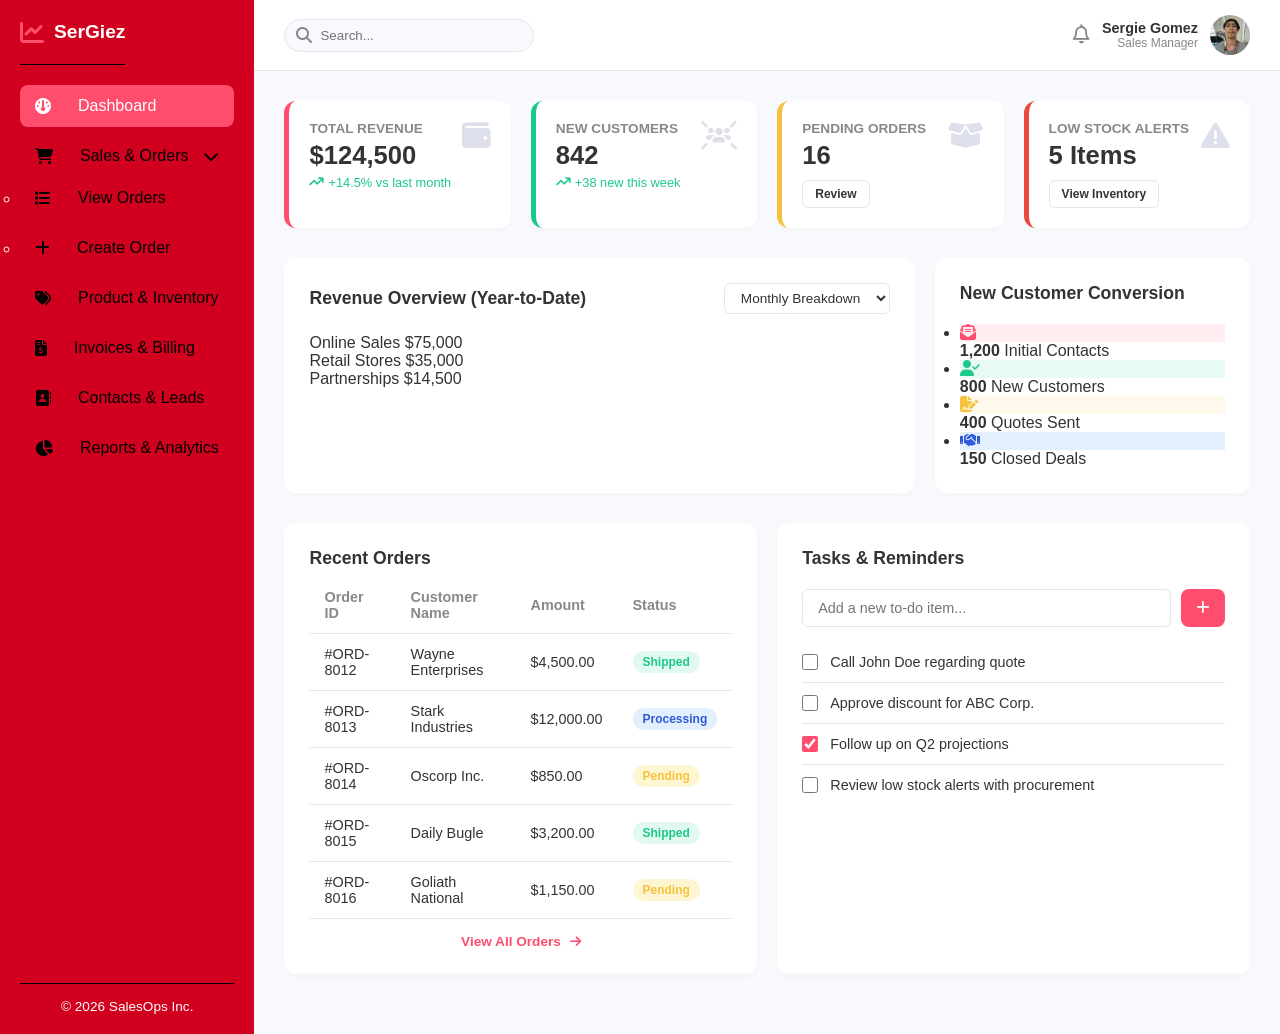
==== commit be259a39: "Add submenu to index.html and submenu toggle script" ====
--- a/index/index.html
+++ b/index/index.html
@@ -20,7 +20,13 @@
             </div>
             <ul class="sidebar-menu">
                 <li><a href="index.html" class="active"><i class="fa-solid fa-gauge"></i><span class="link-text"> Dashboard</span></a></li>
-                <li><a href="../sales/sales.html" ><i class="fa-solid fa-cart-shopping"></i><span class="link-text"> Sales & Orders</span></a></li>
+                <li class="menu-item">
+                    <a href="#" class="menu-toggle" data-toggle="salesMenu"><i class="fa-solid fa-cart-shopping"></i><span class="link-text"> Sales & Orders</span><i class="fa-solid fa-chevron-down submenu-icon"></i></a>
+                    <ul class="sidebar-submenu" id="salesMenu">
+                        <li><a href="../sales/sales-orders.html"><i class="fa-solid fa-list"></i><span class="link-text"> View Orders</span></a></li>
+                        <li><a href="../sales/sales-create.html"><i class="fa-solid fa-plus"></i><span class="link-text"> Create Order</span></a></li>
+                    </ul>
+                </li>
                 <li><a href="../product/inventory.html" ><i class="fa-solid fa-tags"></i><span class="link-text"> Product & Inventory</span></a></li>
                 <li><a href="../invoice/invoice.html"><i class="fa-solid fa-file-invoice-dollar"></i><span class="link-text"> Invoices & Billing</span></a></li>
                 <li><a href="../contacts/contacts.html"><i class="fa-solid fa-address-book"></i><span class="link-text"> Contacts & Leads</span></a></li>
@@ -132,7 +138,6 @@
     <script src="dashboard-data.js"></script>
     <script src="index.js"></script>
     <script src="../js/sidebar-toggle.js"></script>
+    <script src="../js/submenu-toggle.js"></script>
 </body>
 </html>
-
-
